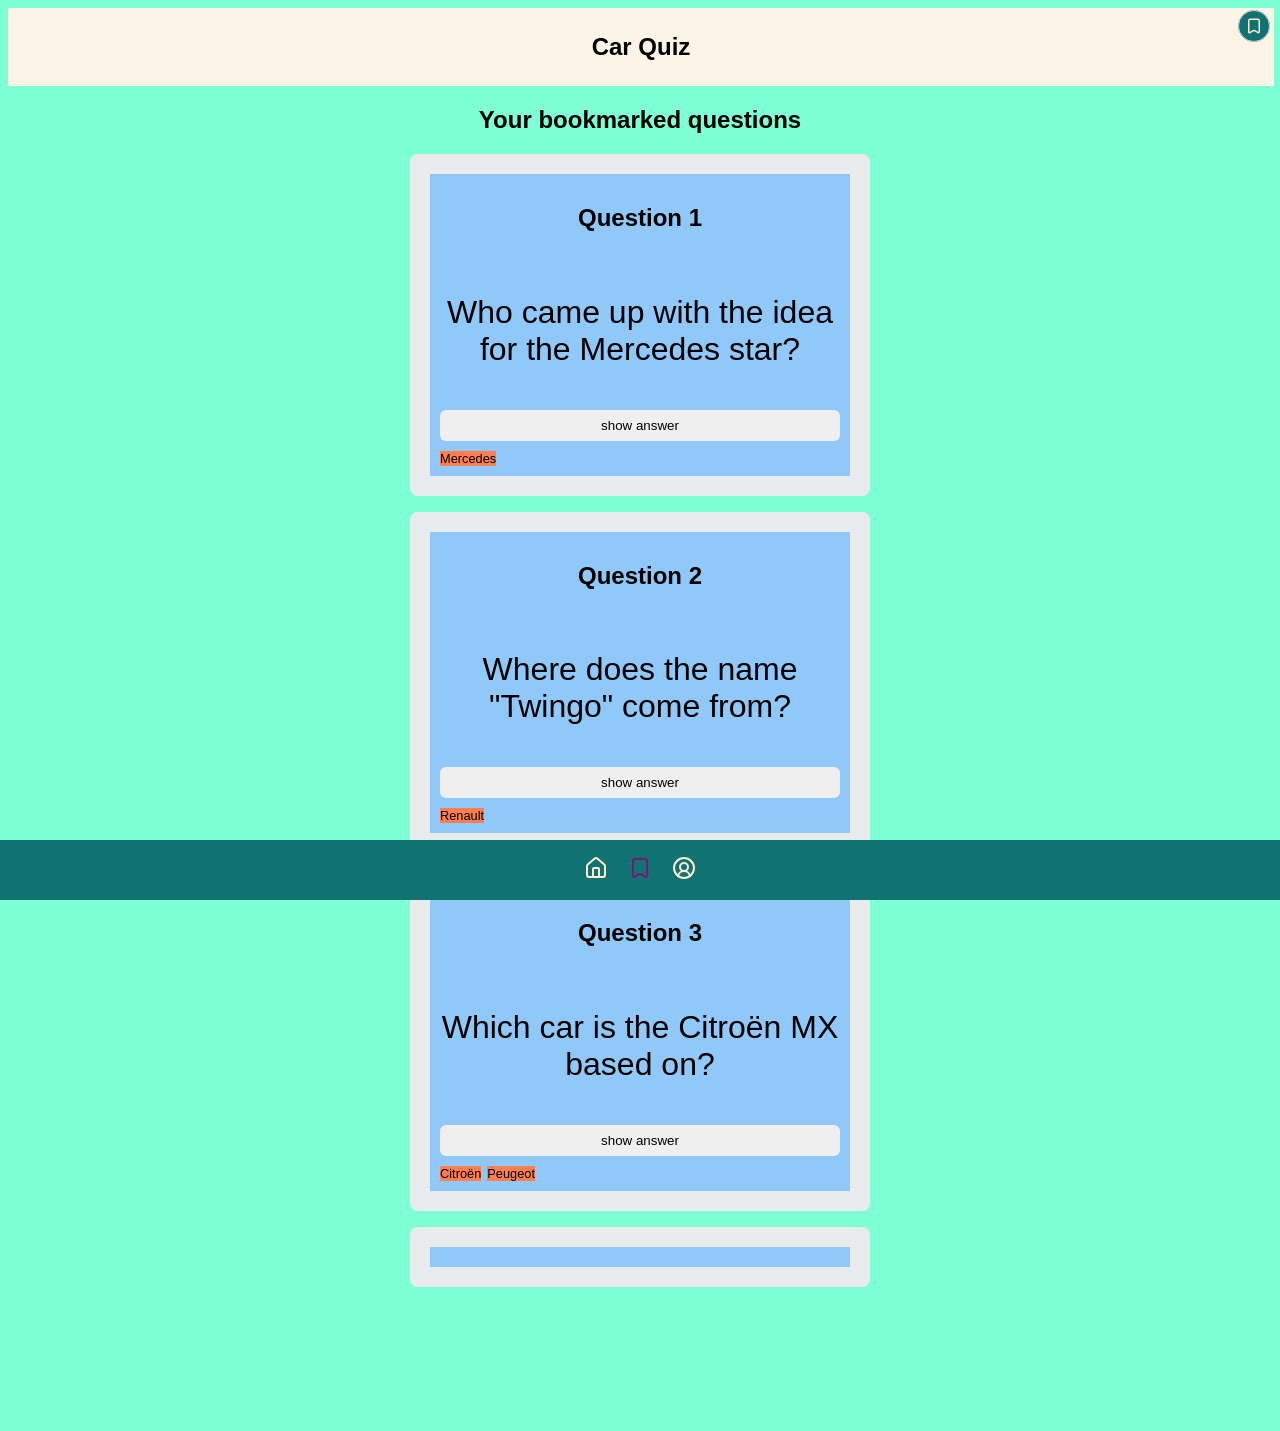
==== bookmark.html @ 8daa79d4 "fix for highlighting current page" ====
<!doctype html>
<head>
  <meta charset="UTF-8" />
  <meta name="viewport" content="width=device-width, initial-scale=1.0" />
  <link rel="stylesheet" href="./styles.css" />
  <title>Car Quiz App</title>
</head>
<header>
  <p>Car Quiz</p>
</header>
<main id="main-content">
  <section>
    <h1>Your bookmarked questions</h1>
  </section>

  <section aria-label="question-card" class="question-cards">
    <div class="question-card">
      <button class="bookmark" aria-label="bookmark">
        <svg
          xmlns="http://www.w3.org/2000/svg"
          width="24"
          height="24"
          viewBox="0 0 24 24"
          fill="none"
          stroke="currentColor"
          stroke-width="2"
          stroke-linecap="round"
          stroke-linejoin="round"
          class="lucide lucide-bookmark-icon lucide-bookmark"
        >
          <path
            d="M17 3a2 2 0 0 1 2 2v15a1 1 0 0 1-1.496.868l-4.512-2.578a2 2 0 0 0-1.984 0l-4.512 2.578A1 1 0 0 1 5 20V5a2 2 0 0 1 2-2z"
          />
        </svg>
      </button>
      <h2>Question 1</h2>
      <p class="question-text">
        Who came up with the idea for the Mercedes star?
      </p>
      <button class="show-answer">show answer</button>
      <p class="answer" hidden>Gottfried Daimler</p>
      <a href="#" class="tag">Mercedes</a>
    </div>

    <div class="question-card">
      <button class="bookmark" aria-label="bookmark">
        <svg
          xmlns="http://www.w3.org/2000/svg"
          width="24"
          height="24"
          viewBox="0 0 24 24"
          fill="none"
          stroke="currentColor"
          stroke-width="2"
          stroke-linecap="round"
          stroke-linejoin="round"
          class="lucide lucide-bookmark-icon lucide-bookmark"
        >
          <path
            d="M17 3a2 2 0 0 1 2 2v15a1 1 0 0 1-1.496.868l-4.512-2.578a2 2 0 0 0-1.984 0l-4.512 2.578A1 1 0 0 1 5 20V5a2 2 0 0 1 2-2z"
          />
        </svg>
      </button>
      <h2>Question 2</h2>
      <p class="question-text">Where does the name "Twingo" come from?</p>
      <button class="show-answer">show answer</button>
      <p class="answer" hidden>It's a mix of "twist", "swing" and "tango"</p>
      <a href="#" class="tag">Renault</a>
    </div>

    <div class="question-card">
      <button class="bookmark" aria-label="bookmark">
        <svg
          xmlns="http://www.w3.org/2000/svg"
          width="24"
          height="24"
          viewBox="0 0 24 24"
          fill="none"
          stroke="currentColor"
          stroke-width="2"
          stroke-linecap="round"
          stroke-linejoin="round"
          class="lucide lucide-bookmark-icon lucide-bookmark"
        >
          <path
            d="M17 3a2 2 0 0 1 2 2v15a1 1 0 0 1-1.496.868l-4.512-2.578a2 2 0 0 0-1.984 0l-4.512 2.578A1 1 0 0 1 5 20V5a2 2 0 0 1 2-2z"
          />
        </svg>
      </button>
      <h2>Question 3</h2>
      <p class="question-text">Which car is the Citroën MX based on?</p>
      <button class="show-answer">show answer</button>
      <p class="answer" hidden>Peugeot 605</p>
      <div class="tags">
        <a href="#" class="tag">Citroën</a>
        <a href="#" class="tag">Peugeot</a>
      </div>
    </div>

    <div class="question-card">
      <button class="bookmark" aria-label="bookmark">
        <svg
          xmlns="http://www.w3.org/2000/svg"
          width="24"
          height="24"
          viewBox="0 0 24 24"
          fill="none"
          stroke="currentColor"
          stroke-width="2"
          stroke-linecap="round"
          stroke-linejoin="round"
          class="lucide lucide-bookmark-icon lucide-bookmark"
        >
          <path
            d="M17 3a2 2 0 0 1 2 2v15a1 1 0 0 1-1.496.868l-4.512-2.578a2 2 0 0 0-1.984 0l-4.512 2.578A1 1 0 0 1 5 20V5a2 2 0 0 1 2-2z"
          />
        </svg>
      </button>
    </div>
  </section>
</main>
<footer>
  <nav aria-label="Main Navigation">
    <a href="./index.html" aria-label="Home">
      <svg
        xmlns="http://www.w3.org/2000/svg"
        width="24"
        height="24"
        viewBox="0 0 24 24"
        fill="none"
        stroke="currentColor"
        stroke-width="2"
        stroke-linecap="round"
        stroke-linejoin="round"
        class="lucide lucide-house-icon lucide-house"
      >
        <path d="M15 21v-8a1 1 0 0 0-1-1h-4a1 1 0 0 0-1 1v8" />
        <path
          d="M3 10a2 2 0 0 1 .709-1.528l7-6a2 2 0 0 1 2.582 0l7 6A2 2 0 0 1 21 10v9a2 2 0 0 1-2 2H5a2 2 0 0 1-2-2z"
        />
      </svg>
    </a>
    <a href="#" aria-current="page" aria-label="Bookmarks">
      <svg
        xmlns="http://www.w3.org/2000/svg"
        width="24"
        height="24"
        viewBox="0 0 24 24"
        fill="none"
        stroke="currentColor"
        stroke-width="2"
        stroke-linecap="round"
        stroke-linejoin="round"
        class="lucide lucide-bookmark-icon lucide-bookmark"
      >
        <path
          d="M17 3a2 2 0 0 1 2 2v15a1 1 0 0 1-1.496.868l-4.512-2.578a2 2 0 0 0-1.984 0l-4.512 2.578A1 1 0 0 1 5 20V5a2 2 0 0 1 2-2z"
        />
      </svg>
    </a>
    <a href="#" aria-label="About Me">
      <svg
        xmlns="http://www.w3.org/2000/svg"
        width="24"
        height="24"
        viewBox="0 0 24 24"
        fill="none"
        stroke="currentColor"
        stroke-width="2"
        stroke-linecap="round"
        stroke-linejoin="round"
        class="lucide lucide-circle-user-round-icon lucide-circle-user-round"
      >
        <path d="M17.925 20.056a6 6 0 0 0-11.851.001" />
        <circle cx="12" cy="11" r="4" />
        <circle cx="12" cy="12" r="10" />
      </svg>
    </a>
  </nav>
</footer>
---- styles.css ----
@import "./global.css";
@import "./question-cards.css"
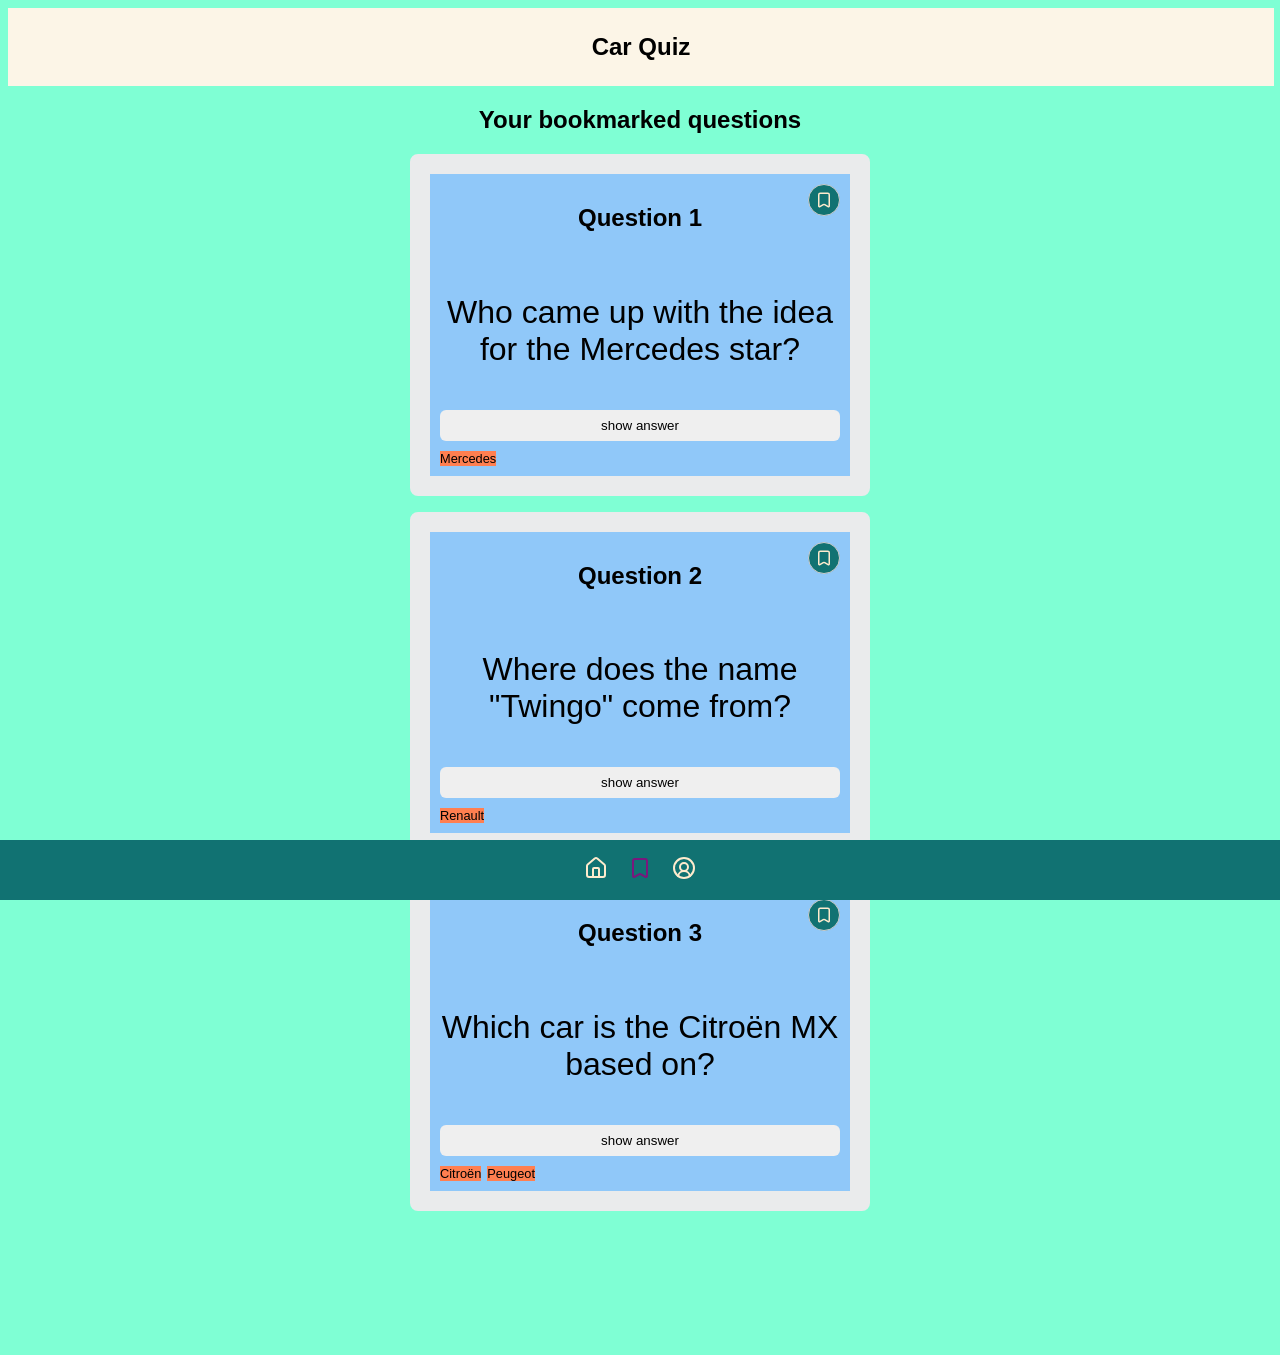
==== commit 7de7f309: "add bookmark to first card and delete last empty card in bookmark" ====
--- a/bookmark.html
+++ b/bookmark.html
@@ -97,26 +97,6 @@
       </div>
     </div>
 
-    <div class="question-card">
-      <button class="bookmark" aria-label="bookmark">
-        <svg
-          xmlns="http://www.w3.org/2000/svg"
-          width="24"
-          height="24"
-          viewBox="0 0 24 24"
-          fill="none"
-          stroke="currentColor"
-          stroke-width="2"
-          stroke-linecap="round"
-          stroke-linejoin="round"
-          class="lucide lucide-bookmark-icon lucide-bookmark"
-        >
-          <path
-            d="M17 3a2 2 0 0 1 2 2v15a1 1 0 0 1-1.496.868l-4.512-2.578a2 2 0 0 0-1.984 0l-4.512 2.578A1 1 0 0 1 5 20V5a2 2 0 0 1 2-2z"
-          />
-        </svg>
-      </button>
-    </div>
   </section>
 </main>
 <footer>
--- a/styles.css
+++ b/styles.css
@@ -1,2 +1,3 @@
 @import "./global.css";
-@import "./question-cards.css"+@import "./question-cards.css";
+@import "./darkmode.css"
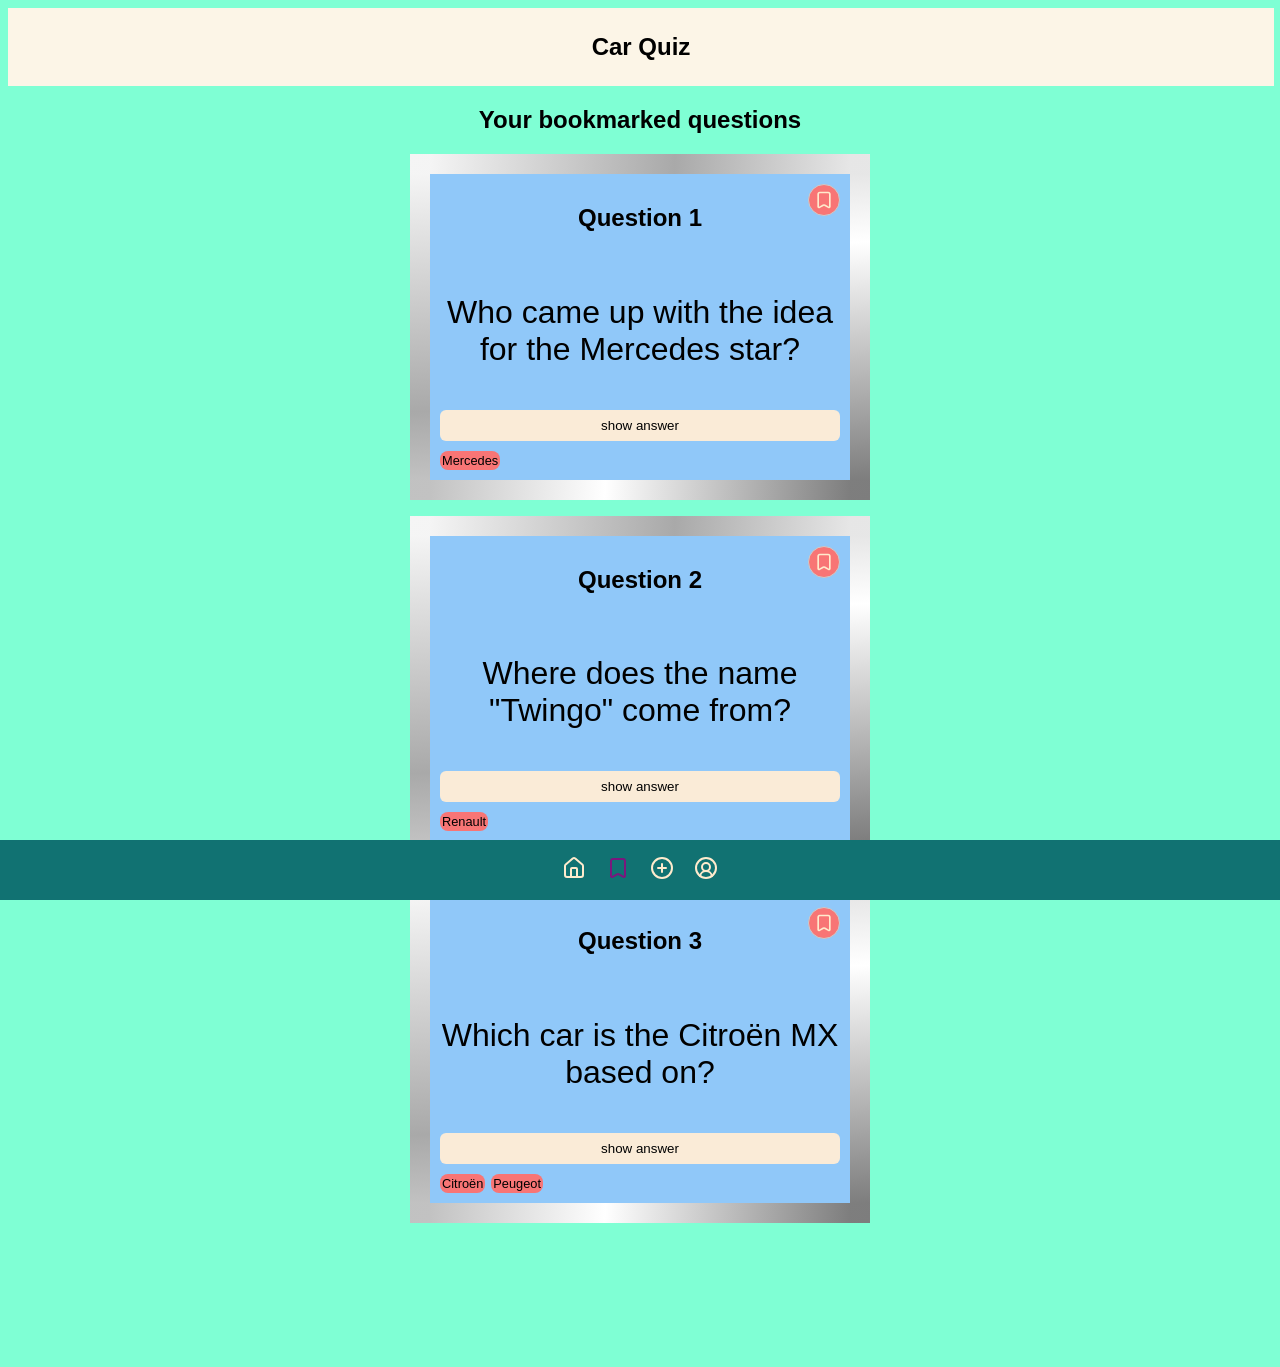
==== commit 5d590378: "added new html add" ====
--- a/bookmark.html
+++ b/bookmark.html
@@ -138,7 +138,22 @@
         />
       </svg>
     </a>
-    <a href="#" aria-label="About Me">
+     <a href="./add.html" aria-label="Add Questions">
+      <svg xmlns="http://www.w3.org/2000/svg" 
+      width="24" 
+      height="24" 
+      viewBox="0 0 24 24" 
+      fill="none" 
+      stroke="currentColor" 
+      stroke-width="2" 
+      stroke-linecap="round" 
+      stroke-linejoin="round" 
+      class="lucide lucide-circle-plus-icon lucide-circle-plus">
+      <circle cx="12" cy="12" r="10"/>
+      <path d="M8 12h8"/><path d="M12 8v8"/>
+    </svg>
+    </a>
+    <a href="./profile.html" aria-label="Profile">
       <svg
         xmlns="http://www.w3.org/2000/svg"
         width="24"
--- a/styles.css
+++ b/styles.css
@@ -1,3 +1,4 @@
 @import "./global.css";
 @import "./question-cards.css";
-@import "./darkmode.css"
+@import "./darkmode.css";
+@import "./profile.css";
